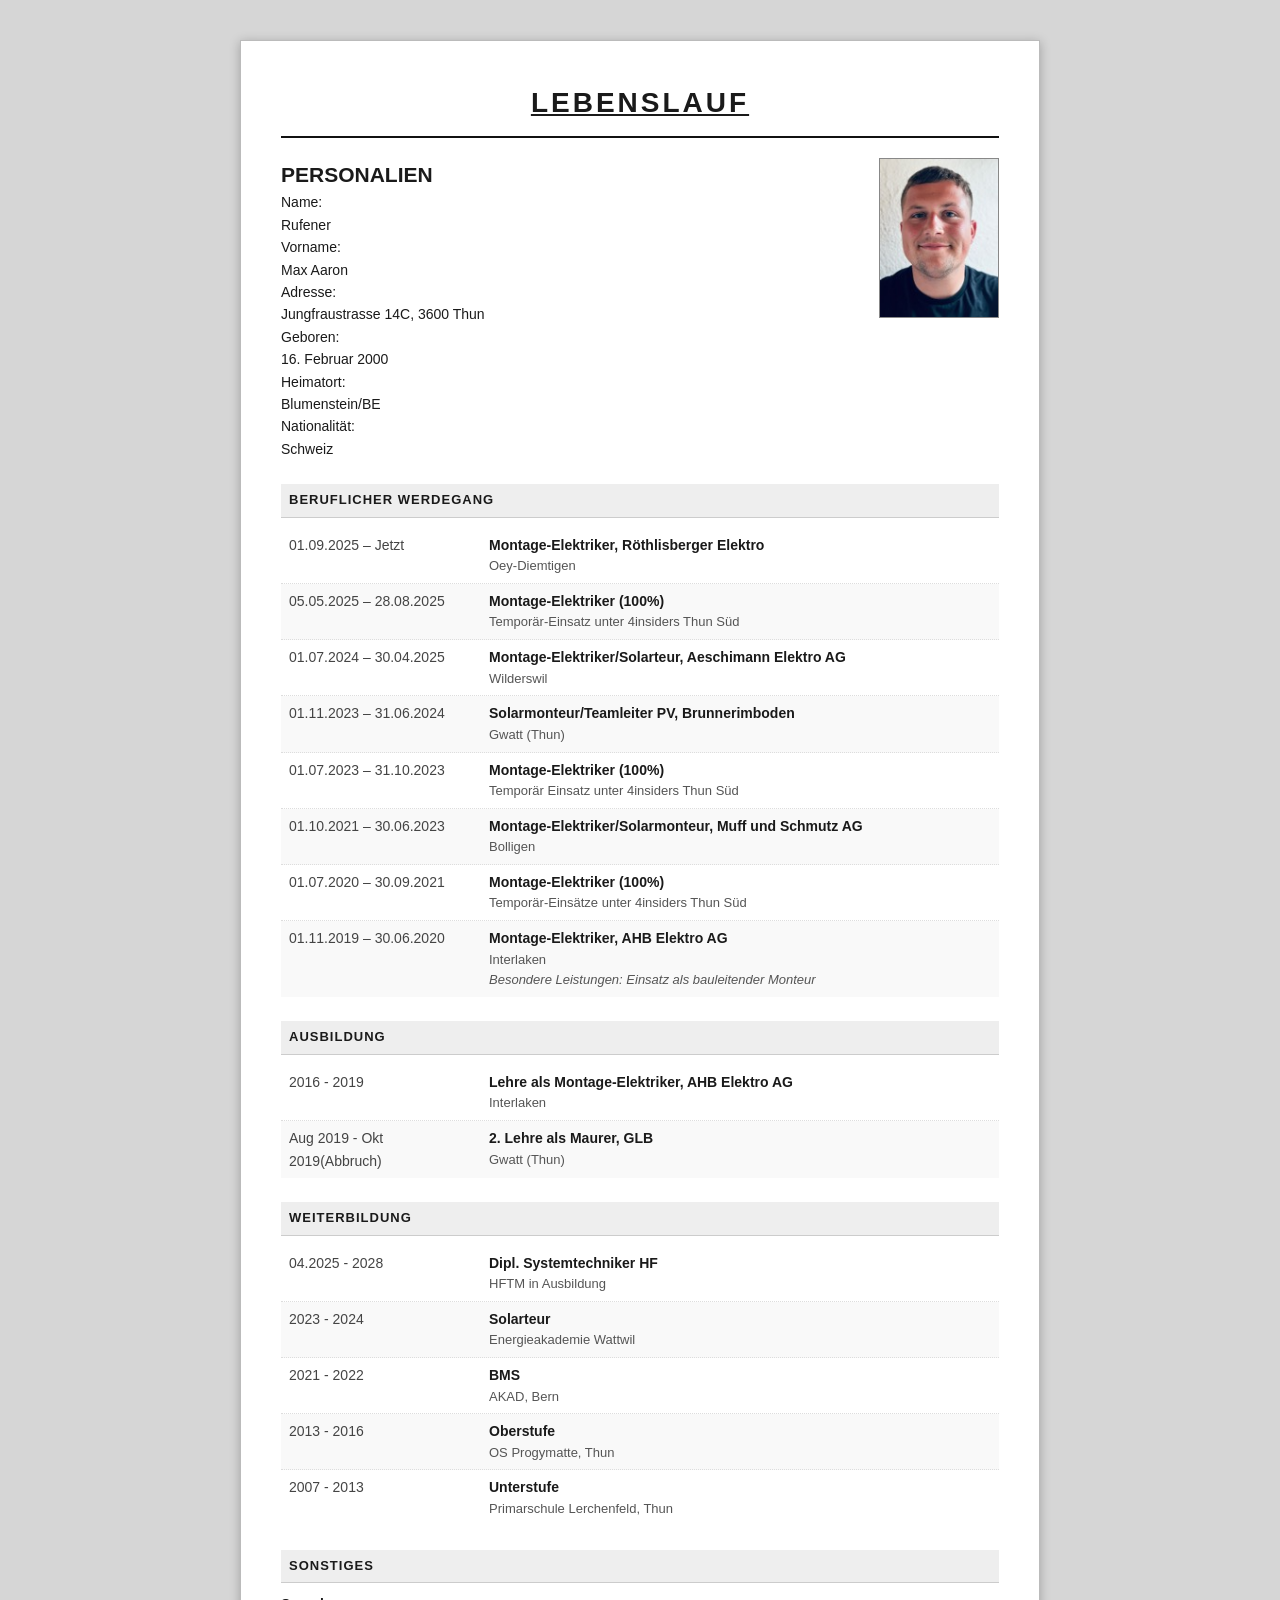
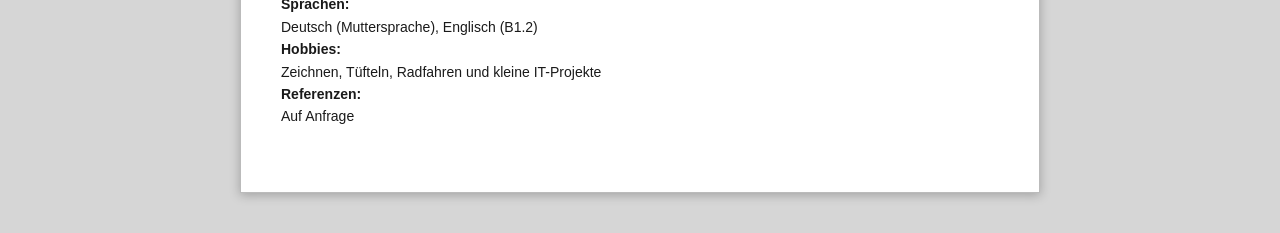
==== index.html @ d884fd57 "Add External Stylesheet" ====
<!DOCTYPE html>
<html>
    <head>
        <meta charset="UTF-8">
        <meta name="viewport" content="width=device-width, initial-scale=1.0">
        <title>CV Max Rufener</title>
        <link rel="stylesheet" href="style.css">
    </head>
    <body>
        
        <main class="cv-page">

            <header class="cv-header">
                <div class="cv-header__info">
                    <h1 class="cv-title">LEBENSLAUF</h1>
                    <hr class="cv-divider">
                </div>
            </header>

            <section class="cv-section cv-personalien">
                <div class="cv-personalien__text">
                    <h2 class="cv-section-title">PERSONALIEN</h2>
                    <d1 class="cv-d1">
                        <dt>Name:</dt>
                        <dd>Rufener</dd>
                        <dt>Vorname:</dt>
                        <dd>Max Aaron</dd>
                        <dt>Adresse:</dt>
                        <dd>Jungfraustrasse 14C, 3600 Thun</dd>
                        <dt>Geboren:</dt>
                        <dd>16. Februar 2000</dd>
                        <dt>Heimatort:</dt>
                        <dd>Blumenstein/BE</dd>
                        <dt>Nationalität:</dt>
                        <dd>Schweiz</dd>
                    </d1>
                </div>
                <figure class="cv-personalien__foto">
                    <img src="foto.jpeg" alt="Bild von Max Rufener">
                </figure>   
            </section>


            <section class="cv-section">
                <h2 class="cv-section__title">BERUFLICHER WERDEGANG</h2>
                <ul class="cv-list">
                    <li class="cv-list__item">
                        <time class="cv-list__date">01.09.2025 – Jetzt</time>
                        <div class="cv-list__detail">
                            <strong>Montage-Elektriker, Röthlisberger Elektro</strong>
                            <span>Oey-Diemtigen</span>
                        </div>
                    </li>
                    <li class="cv-list__item">
                        <time class="cv-list__date">05.05.2025 – 28.08.2025</time>
                        <div class="cv-list__detail">
                            <strong>Montage-Elektriker (100%)</strong>
                            <span>Temporär-Einsatz unter 4insiders Thun Süd</span>
                        </div>
                    </li>
                    <li class="cv-list__item">
                        <time class="cv-list__date">01.07.2024 – 30.04.2025</time>
                        <div class="cv-list__detail">
                            <strong>Montage-Elektriker/Solarteur, Aeschimann Elektro AG</strong>
                            <span>Wilderswil</span>
                        </div>
                    </li>
                    <li class="cv-list__item">
                        <time class="cv-list__date">01.11.2023 – 31.06.2024</time>
                        <div class="cv-list__detail">
                            <strong>Solarmonteur/Teamleiter PV, Brunnerimboden</strong>
                            <span>Gwatt (Thun)</span>
                        </div>
                    </li>
                    <li class="cv-list__item">
                        <time class="cv-list__date">01.07.2023 – 31.10.2023</time>
                        <div class="cv-list__detail">
                            <strong>Montage-Elektriker (100%)</strong>
                            <span>Temporär Einsatz unter 4insiders Thun Süd</span>
                        </div>
                    </li>
                    <li class="cv-list__item">
                        <time class="cv-list__date">01.10.2021 – 30.06.2023</time>
                        <div class="cv-list__detail">
                            <strong>Montage-Elektriker/Solarmonteur, Muff und Schmutz AG</strong>
                            <span>Bolligen</span>
                        </div>
                    </li>
                    <li class="cv-list__item">
                        <time class="cv-list__date">01.07.2020 – 30.09.2021</time>
                        <div class="cv-list__detail">
                            <strong>Montage-Elektriker (100%)</strong>
                            <span>Temporär-Einsätze unter 4insiders Thun Süd</span>
                        </div>
                    </li>
                    <li class="cv-list__item">
                        <time class="cv-list__date">01.11.2019 – 30.06.2020</time>
                        <div class="cv-list__detail">
                            <strong>Montage-Elektriker, AHB Elektro AG</strong>
                            <span>Interlaken</span>
                            <em>Besondere Leistungen: Einsatz als bauleitender Monteur</em>
                        </div>
                    </li>
                </ul>
            </section>


            <section class="cv-section">
                <h2 class="cv-section__title">AUSBILDUNG</h2>
                <ul class="cv-list">
                    <li class="cv-list__item">
                        <time class="cv-list__date">2016 - 2019</time>
                        <div class="cv-list__detail">
                            <strong>Lehre als Montage-Elektriker, AHB Elektro AG</strong>
                            <span>Interlaken</span>
                        </div>
                    </li>
                    <li class="cv-list__item">
                        <time class="cv-list__date">Aug 2019 - Okt 2019(Abbruch)</time>
                        <div class="cv-list__detail">
                            <strong>2. Lehre als Maurer, GLB</strong>
                            <span>Gwatt (Thun)</span>
                        </div>
                    </li>
                </ul>
            </section>


            <section class="cv-section">
                <h2 class="cv-section__title">WEITERBILDUNG</h2>
                <ul class="cv-list">
                    <li class="cv-list__item">
                        <time class="cv-list__date">04.2025 - 2028</time>
                        <div class="cv-list__detail">
                            <strong>Dipl. Systemtechniker HF</strong>
                            <span>HFTM in Ausbildung</span>
                        </div>
                    </li>
                    <li class="cv-list__item">
                        <time class="cv-list__date">2023 - 2024</time>
                        <div class="cv-list__detail">
                            <strong>Solarteur</strong>
                            <span>Energieakademie Wattwil</span>
                        </div>
                    </li>
                    <li class="cv-list__item">
                        <time class="cv-list__date">2021 - 2022</time>
                        <div class="cv-list__detail">
                            <strong>BMS</strong>
                            <span>AKAD, Bern</span>
                        </div>
                    </li>
                    <li class="cv-list__item">
                        <time class="cv-list__date">2013 - 2016</time>
                        <div class="cv-list__detail">
                            <strong>Oberstufe</strong>
                            <span>OS Progymatte, Thun</span>
                        </div>
                    </li>
                    <li class="cv-list__item">
                        <time class="cv-list__date">2007 - 2013</time>
                        <div class="cv-list__detail">
                            <strong>Unterstufe</strong>
                            <span>Primarschule Lerchenfeld, Thun</span>
                        </div>
                    </li>
                </ul>
            </section>

            <section class="cv-section">
                <h2 class="cv-section__title">SONSTIGES</h2>
                <d1 class="cv-d1">
                    <dt><b>Sprachen:</b></dt>
                    <dd>Deutsch (Muttersprache), Englisch (B1.2)</dd>
                    <dt><b>Hobbies:</b></dt>
                    <dd>Zeichnen, Tüfteln, Radfahren und kleine IT-Projekte</dd>
                    <dt><b>Referenzen:</b></dt>
                    <dd>Auf Anfrage</dd>
                </d1>
            </section>
        </main>
    </body>
</html>
---- style.css ----
/* CV Max Rufener – style.css (External Stylesheet) */

/* Reset */
* {
    margin: 0;
    padding: 0;
    box-sizing: border-box;
}

/* Body */
body {
    background-color: #d6d6d6;
    font-family: Arial, Helvetica, sans-serif;
    font-size: 14px;
    color: #1a1a1a;
    line-height: 1.6;
}

/* MAIN CONTAINER */
.cv-page {
    width: 100%;
    max-width: 800px;
    margin: 40px auto;
    background-color: #ffffff;
    border: 1px solid #bbbbbb;
    box-shadow: 0 2px 10px rgba(0, 0, 0, 0.25);
    padding: 40px;
}

/* HEADER */
.cv-header {
    margin-bottom: 20px;
}

.cv-title {
    text-align: center;
    font-size: 28px;
    letter-spacing: 3px;
    text-decoration: underline;
    margin-bottom: 10px;
}

.cv-divider {
    border: none;
    border-top: 2px solid #111111;
    margin-bottom: 20px;
}

/* SECTIONS */
.cv-section {
    margin-bottom: 24px;
}

.cv-section__title {
    background-color: #eeeeee;
    font-size: 13px;
    font-weight: bold;
    letter-spacing: 1px;
    padding: 6px 8px;
    margin-bottom: 10px;
    border-bottom: 1px solid #cccccc;
}

/* PERSONAL STUFF */
.cv-personalien {
    display: flex;
    flex-direction: row;
    justify-content: space-between;
    align-items: flex-start;
    gap: 20px;
}

.cv-personalien__text {
    flex: 1;
}

.cv-personalien__foto {
    flex-shrink: 0;
}

.cv-personalien__foto img {
    width: 120px;
    height: 160px;
    object-fit: cover;
    border: 1px solid #888888;
    display: block;
}

/* DEFINITION LISTS */
.cv-dl {
    display: grid;
    grid-template-columns: 150px 1fr;
    gap: 4px 10px;
    padding: 4px 0;
}

.cv-dl dt {
    font-weight: bold;
    color: #1a1a1a;
}

.cv-dl dd {
    color: #333333;
}

/* LISTS (ul) */
.cv-list {
    list-style: none;
    padding: 0;
}

.cv-list__item {
    display: flex;
    flex-direction: row;
    gap: 10px;
    padding: 6px 8px;
    border-bottom: 1px dotted #dddddd;
}

.cv-list__item:last-child {
    border-bottom: none;
}

.cv-list__item:nth-child(even) {
    background-color: #f9f9f9;
}

/* DATE */
.cv-list__date {
    min-width: 190px;
    width: 190px;
    color: #444444;
    font-style: normal;
    flex-shrink: 0;
}

/* TOPIC */
.cv-list__detail {
    flex: 1;
}

.cv-list__detail strong {
    display: block;
    font-weight: bold;
}

.cv-list__detail span,
.cv-list__detail em {
    display: block;
    color: #555555;
    font-size: 13px;
}

.cv-list__detail em {
    font-style: italic;
}

/* RESPONSIVE: MOBILE */
@media (max-width: 600px) {

    .cv-page {
        margin: 10px;
        padding: 20px;
    }

    .cv-personalien {
        flex-direction: column;
    }

    .cv-personalien__foto img {
        width: 100px;
        height: 133px;
    }

    .cv-list__item {
        flex-direction: column;
        gap: 2px;
    }

    .cv-list__date {
        width: 100%;
        font-size: 12px;
        color: #777777;
    }

    .cv-dl {
        grid-template-columns: 120px 1fr;
    }
}
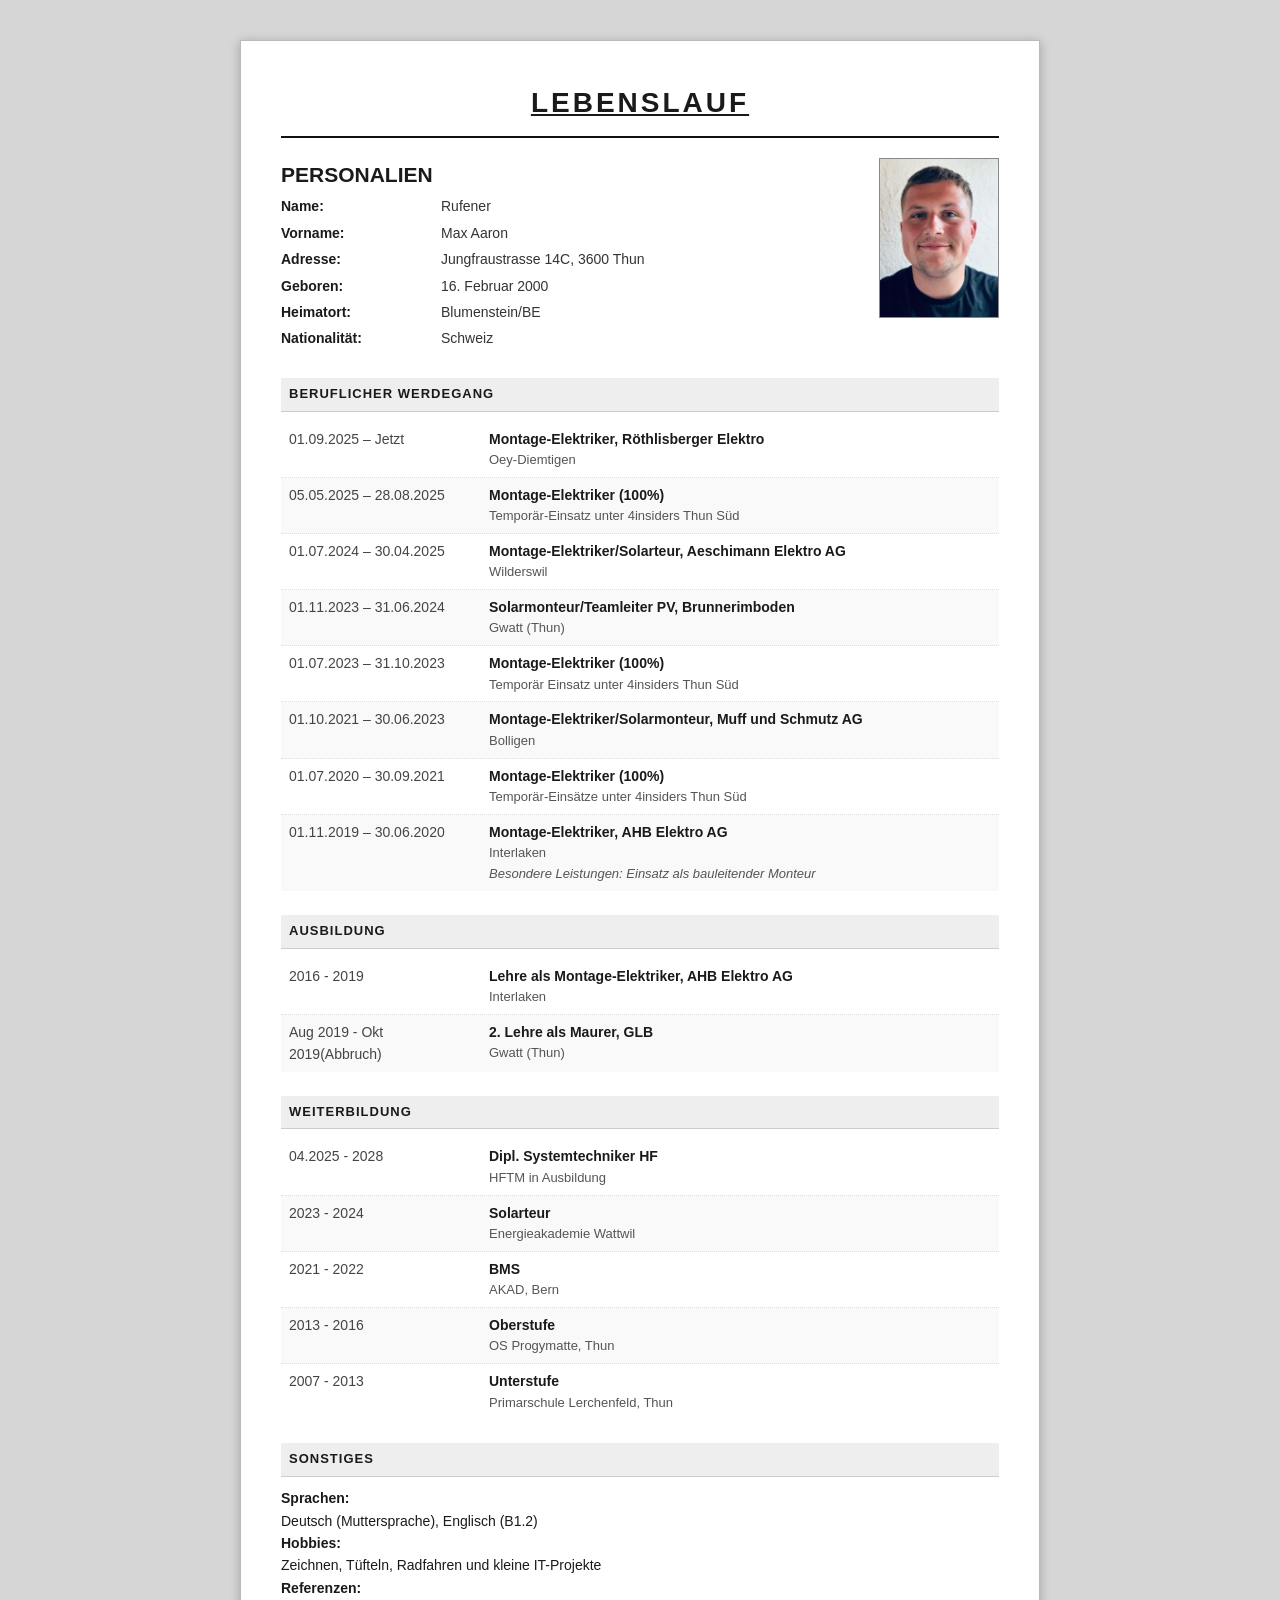
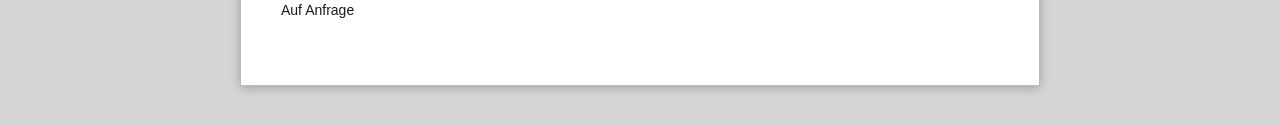
==== commit 27323ddf: "false Tag repair" ====
--- a/index.html
+++ b/index.html
@@ -20,7 +20,7 @@
             <section class="cv-section cv-personalien">
                 <div class="cv-personalien__text">
                     <h2 class="cv-section-title">PERSONALIEN</h2>
-                    <d1 class="cv-d1">
+                    <dl class="cv-dl">
                         <dt>Name:</dt>
                         <dd>Rufener</dd>
                         <dt>Vorname:</dt>
@@ -33,7 +33,7 @@
                         <dd>Blumenstein/BE</dd>
                         <dt>Nationalität:</dt>
                         <dd>Schweiz</dd>
-                    </d1>
+                    </dl>
                 </div>
                 <figure class="cv-personalien__foto">
                     <img src="foto.jpeg" alt="Bild von Max Rufener">
